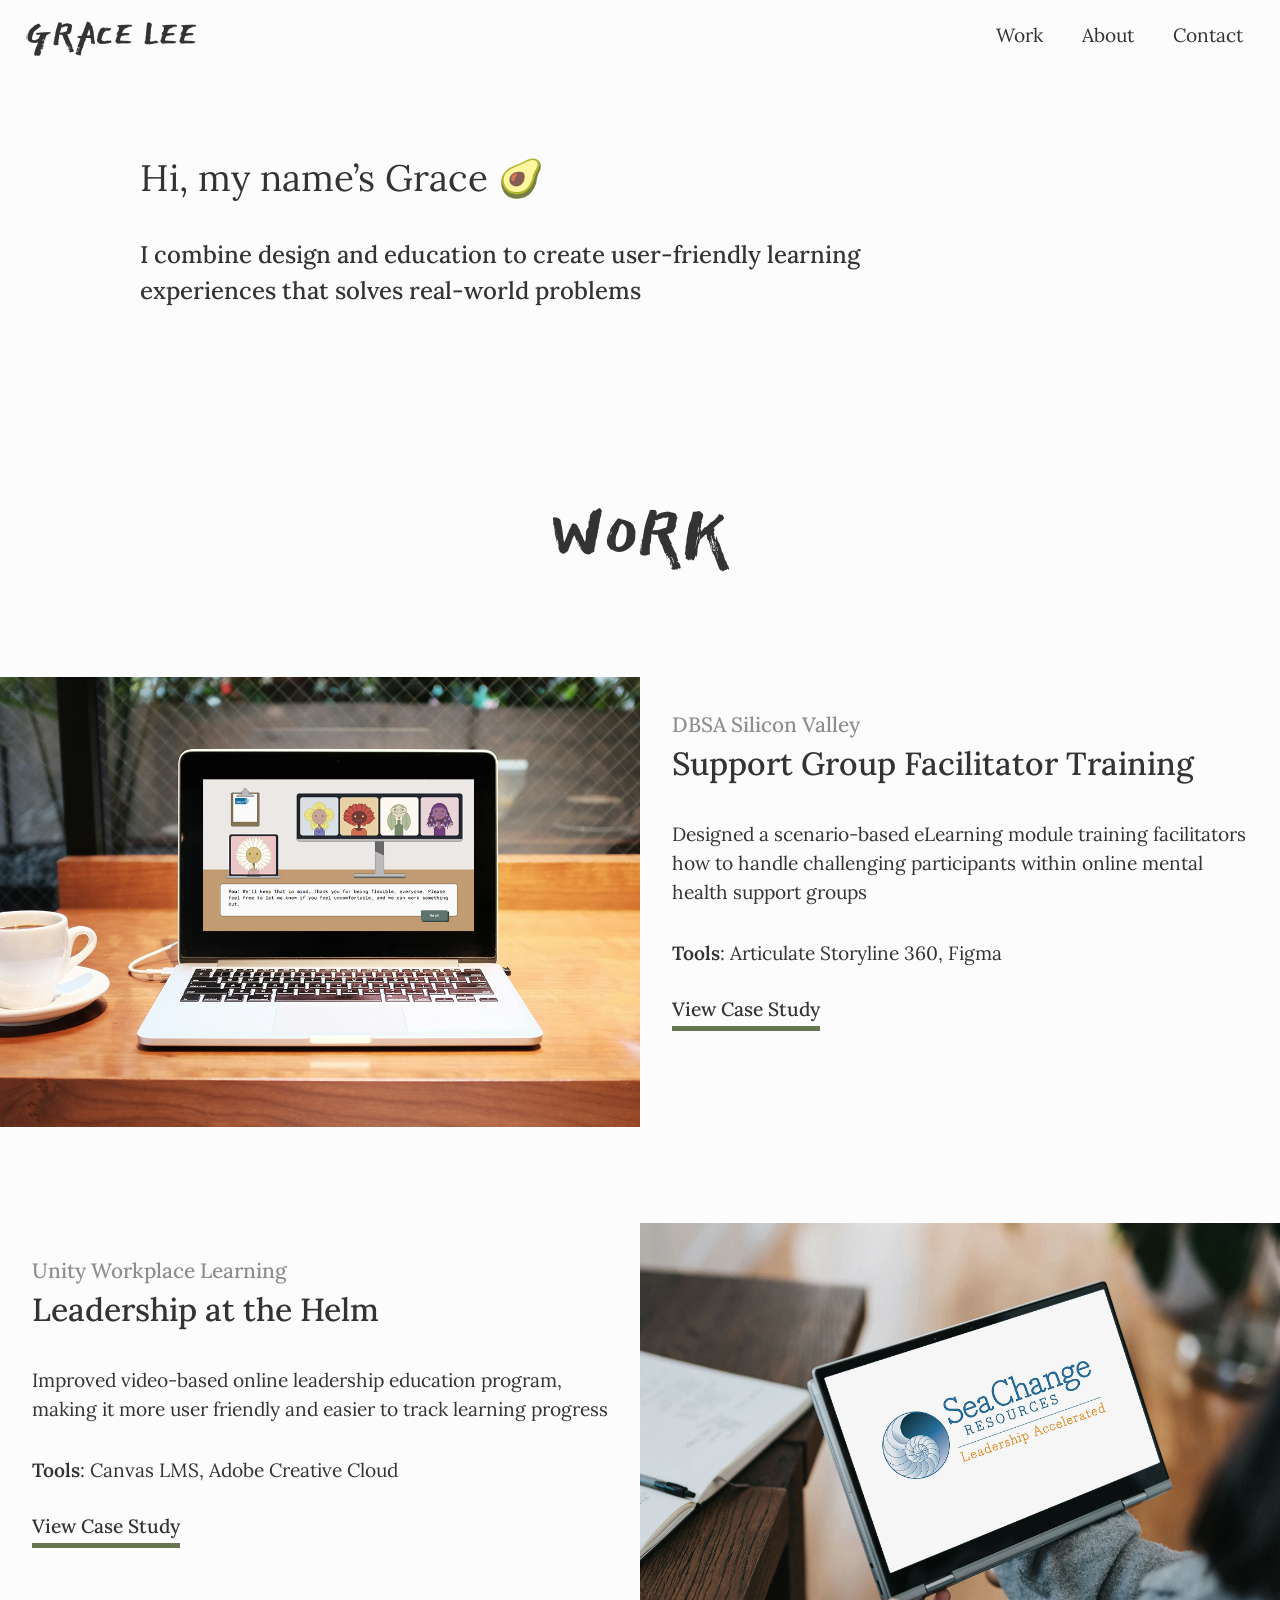
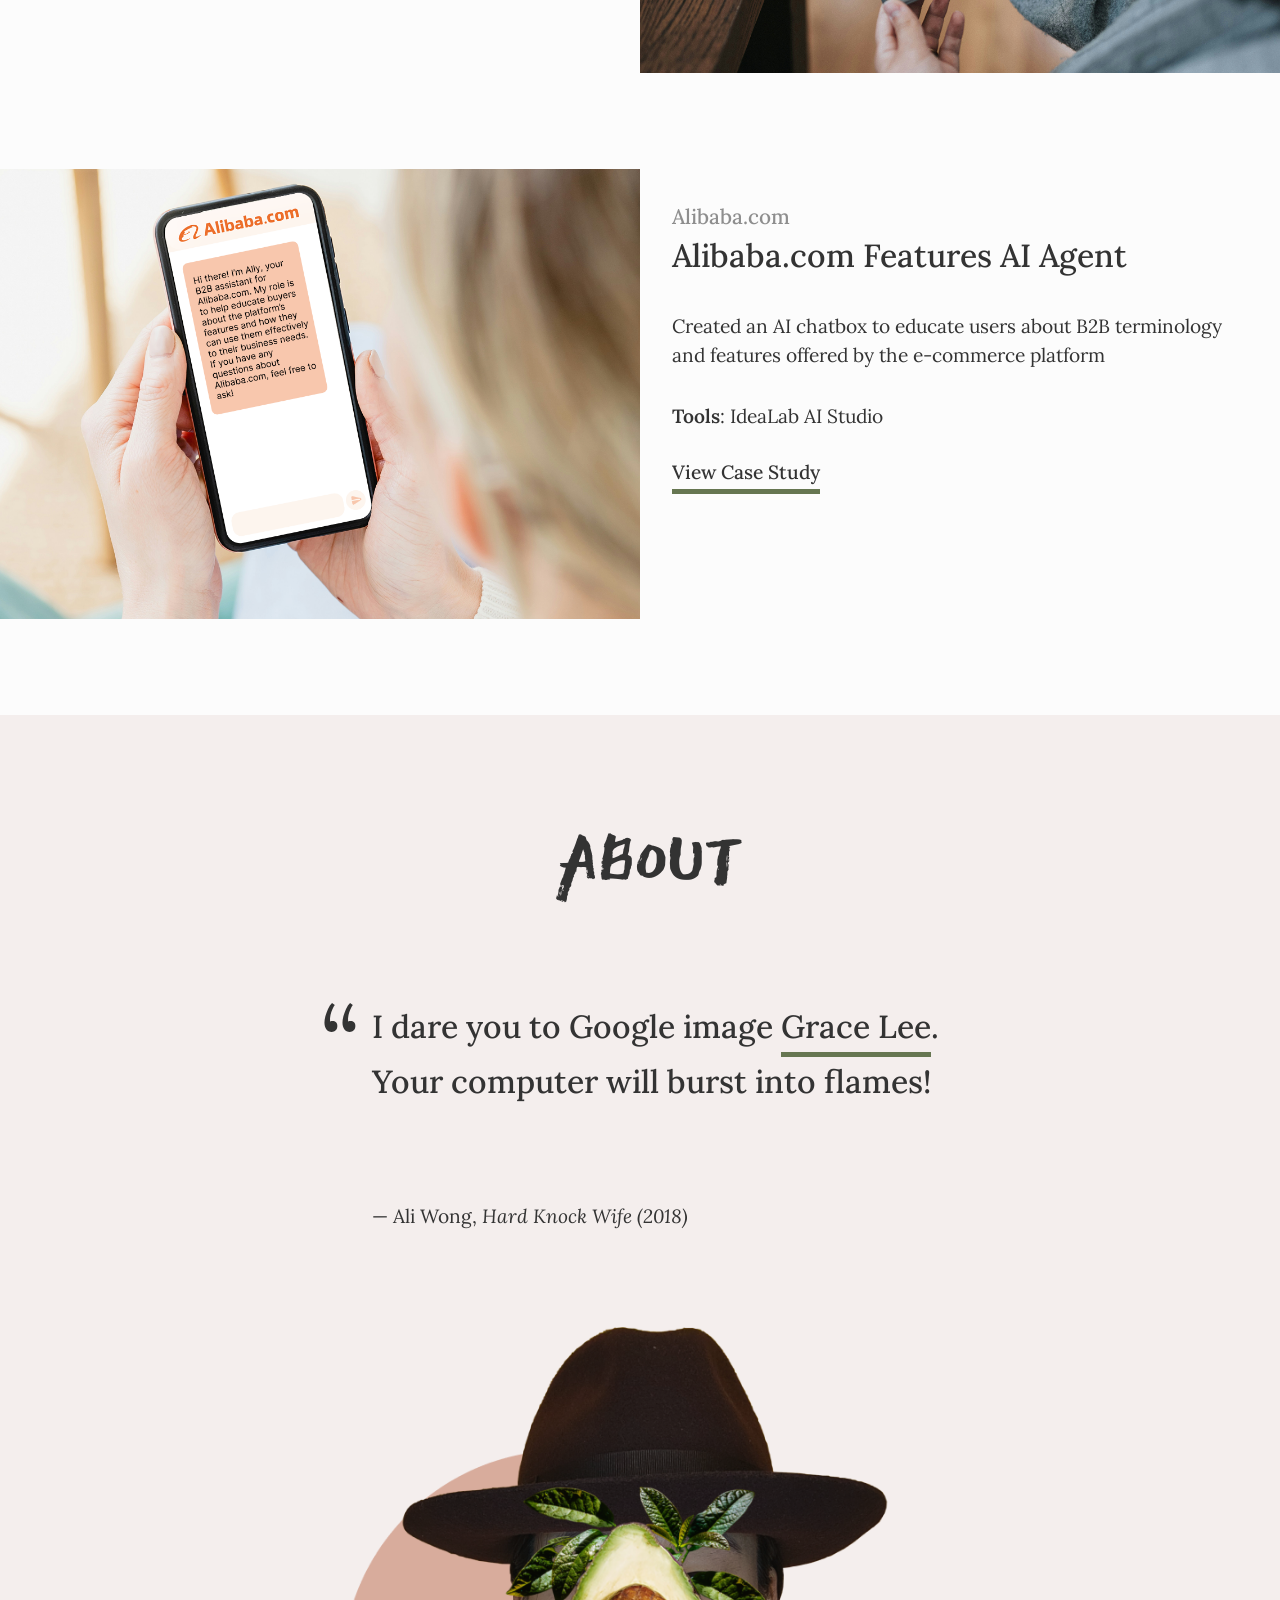
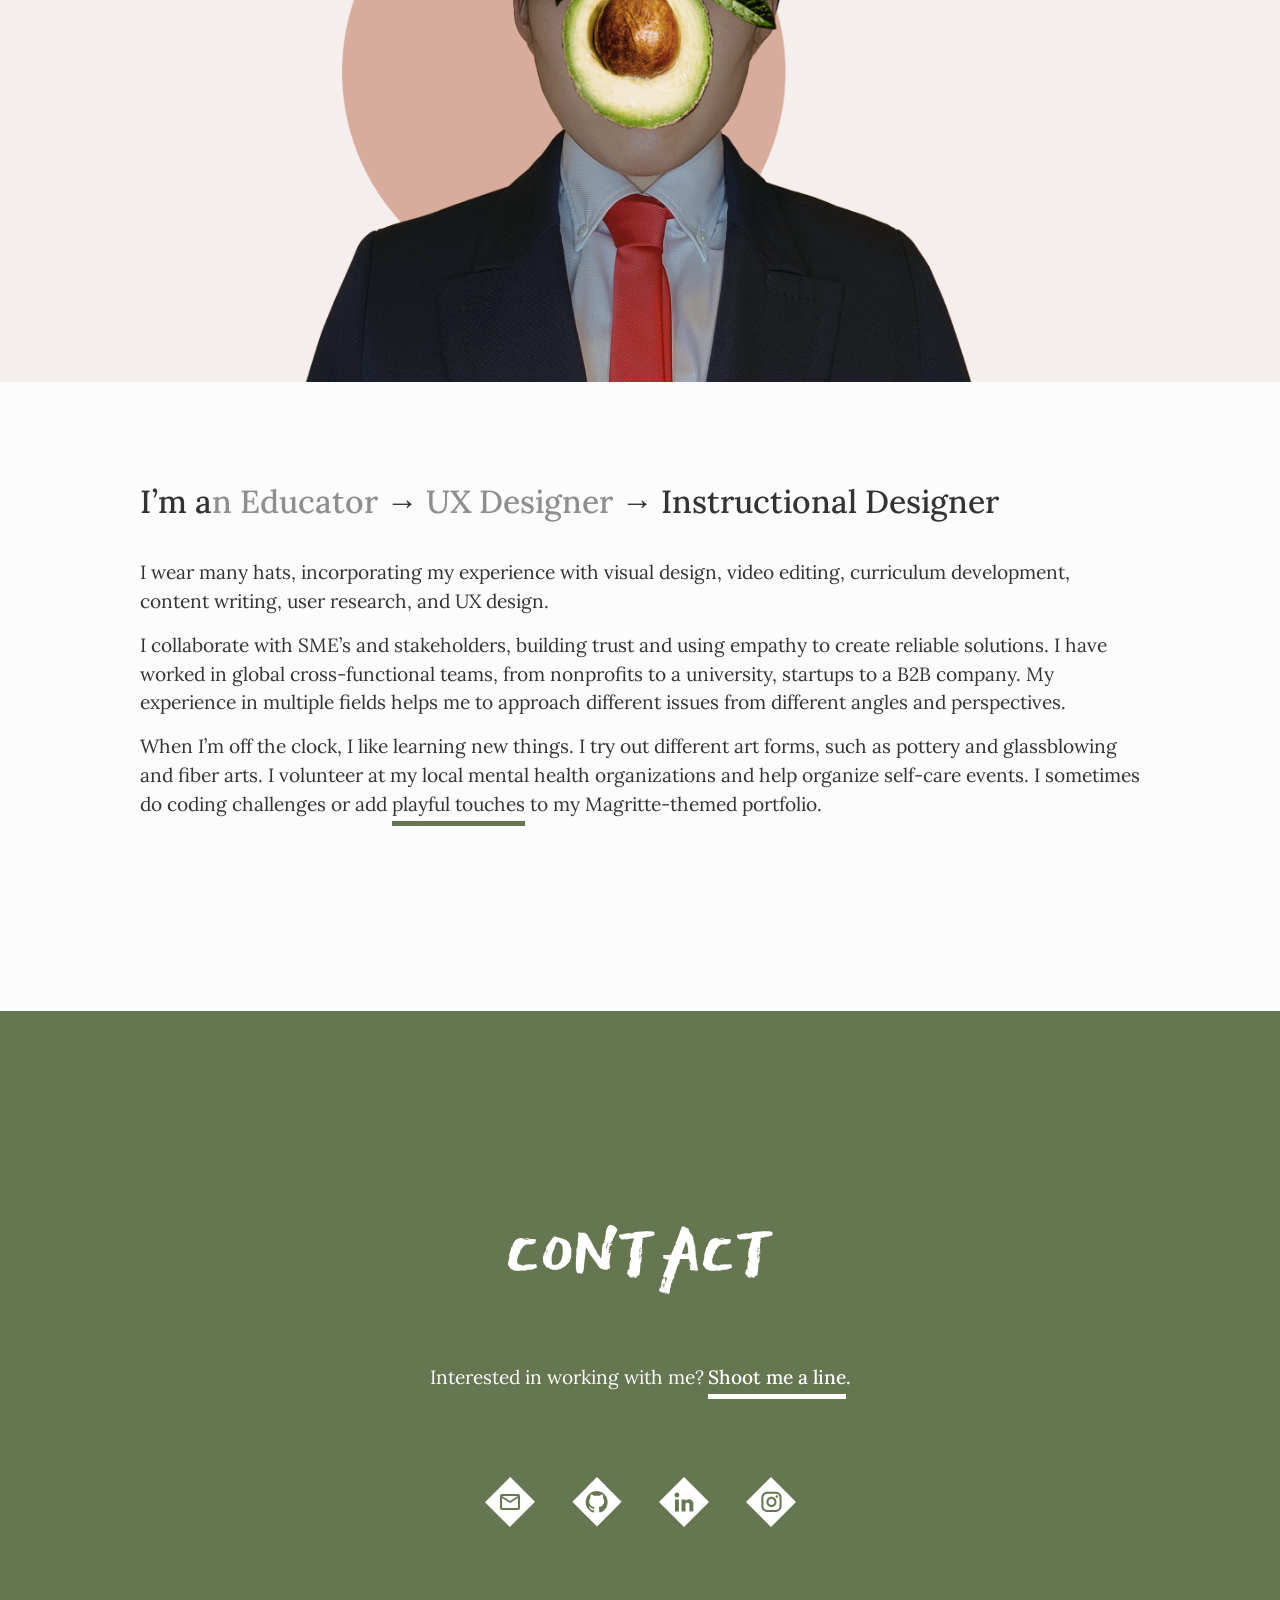
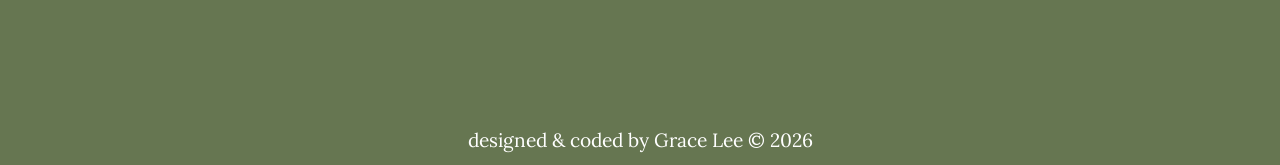
==== index.html @ ec1265c2 "first commit" ====
<!DOCTYPE html>
<html lang="en" dir="ltr">

<head>
    <meta charset="utf-8">
    <meta name=viewport content="width=device-width, initial-scale=1, user-scalable=yes">
    <title>Grace Lee &#8212; Portfolio</title>

    <!-- FAVICON -->
    <link rel="apple-touch-icon" sizes="180x180" href="img/favicon/apple-touch-icon.png">
    <link rel="icon" type="image/png" sizes="32x32" href="img/favicon/favicon-32x32.png">
    <link rel="icon" type="image/png" sizes="16x16" href="img/favicon/favicon-16x16.png">
    <link rel="manifest" href="/site.webmanifest">

    <!-- CSS FILES -->
    <link rel="stylesheet" href="css/normalize.css">
    <link rel="stylesheet" href="css/website.css">
    <link rel="stylesheet" href="css/style.css">
    <link rel="stylesheet" href="css/media.css">


    <!-- FONTS -->
    <link rel="preconnect" href="https://fonts.googleapis.com">
    <link rel="preconnect" href="https://fonts.gstatic.com" crossorigin>
    <link href="https://fonts.googleapis.com/css2?family=Lora:ital,wght@0,400..700;1,400..700&display=swap"
        rel="stylesheet">
    <link
        href="https://fonts.googleapis.com/css2?family=East+Sea+Dokdo&family=Lora:ital,wght@0,400..700;1,400..700&display=swap"
        rel="stylesheet">
</head>

<body>

    <!-- NAVIGATION -->
    <nav id="nav-bar" class="white-bg nav-padding nav-shadow">
        <div class="logo">
            <a href="./">
                <h1 class="logo-name">GRACE LEE</h1>
            </a>
        </div>
        <div class="toggle">
            <div class="hamburger" id="hamburger-1" onclick="toggleMenu()">
                <span class="line"></span>
                <span class="line"></span>
                <span class="line"></span>
            </div>
        </div>
        <div class="mobile-menu">
            <div id="backdrop" onclick="toggleMenu()"></div>
            <div class="menu">
                <ul>
                    <!-- <li><a href="./">Home</a></li> -->
                    <li><a onclick="closeMenu()" href="#work">Work</a>
                    </li>
                    <li><a onclick="closeMenu()" href="#about">About</a>
                    </li>
                    <li><a onclick="closeMenu()" href="#contact-me">Contact</a>
                    </li>
                </ul>
            </div>
        </div>
    </nav>

    <!-- HEADER -->
    <div class="header nav-spacing">
        <div class="width">
            <div class="part-width">
                <h2 class="small-spacing-bottom">Hi, my name’s Grace 
                    <span class="span-rotate">🥑</span></h2>
                <h4>I combine design and education to create user-friendly learning experiences that solves real-world
                    problems</h4>
            </div>
        </div>
    </div>

    <div class="scroll">

        <!-- WORK -->
        <div id="work">
            <h1 class="pad-heading center-text spacing">WORK</h1>

            <!-- portfolio featured projects -->
            <!-- DBSA -->
            <div class="flex">
                <!-- <img class="flex-img" src="img/projects/dbsa/dbsa-header.png" alt="image of Clearviction on a laptop"> -->
                <div class="project-img pic-bg header-dbsa" alt="image of the DBSA facilitator training course"></div>
                <div class="side-space project-text">
                    <div class="small-spacing">
                        <h5>DBSA Silicon Valley</h5>
                        <h3>Support Group Facilitator Training</h3>
                    </div>
                    <p>
                        Designed a scenario-based eLearning module training facilitators how to handle challenging
                        participants within online mental health support groups
                    </p>
                    <p class="small-spacing-top">
                        <strong>Tools</strong>: Articulate Storyline 360, Figma
                    </p>
                    <div class="btn btn-spacing-top">
                        <a href="p/dbsa.html" class="btn-green">View Case Study</a>
                    </div>
                </div>
            </div>

            <!-- seachange -->
            <div class="flex row-reverse spacing-top">
                <!-- <img class="flex-img" src="img/projects/seachange/seachange-header.png"
                    alt="replica of Seachange Resources leadership course"> -->
                <div class="project-img pic-bg header-seachange" alt="replica of Seachange Resources leadership course">
                </div>
                <div class="side-space project-text">
                    <div class="small-spacing">
                        <h5>Unity Workplace Learning</h5>
                        <h3>Leadership at the Helm</h3>
                    </div>
                    <p>
                        Improved video-based online leadership education program, making it
                        more user friendly and easier to track learning progress
                    </p>
                    <p class="small-spacing-top">
                        <strong>Tools</strong>: Canvas LMS, Adobe Creative Cloud
                    </p>
                    <div class="btn btn-spacing-top">
                        <a href="p/seachange.html" class="btn-green">View Case Study</a>
                    </div>
                </div>
            </div>

            <!-- alibaba -->
            <div class="flex spacing-top">
                <!-- <img class="flex-img" src="img/projects/alibaba/alibaba-header.png" alt="image of Seachange Resources"> -->
                <div class="project-img pic-bg header-alibaba" alt="replica of Alibaba.com Features AI Agent"></div>
                <div class="side-space project-text">
                    <div class="small-spacing">
                        <h5>Alibaba.com</h5>
                        <h3>Alibaba.com Features AI Agent</h3>
                    </div>
                    <p>
                        Created an AI chatbox to educate users about B2B terminology and features offered by
                        the e-commerce platform
                    </p>
                    <p class="small-spacing-top">
                        <strong>Tools</strong>: IdeaLab AI Studio
                    </p>
                    <div class="btn btn-spacing-top">
                        <a href="p/alibaba.html" class="btn-green">View Case Study</a>
                    </div>
                </div>
            </div>

            <!-- ABOUT -->
            <div class="spacing" id="about">
                <div class="accent-bg">
                    <div class="flex flex-center flex-about">
                        <!-- picture -->
                        <img class="about-web" src="img/graceavocado-web.png"
                            alt="Image of GRACE LEE paying homage to Magritte's Son of Man but with an avocado over face instead of apple" />
                        <img class="about-mobile" src="img/graceavocado-mobile.png"
                            alt="Image of GRACE LEE paying homage to Magritte's Son of Man but with an avocado over face instead of apple" />

                        <!-- quote -->
                        <div class="about-text">
                            <h1 class="spacing">ABOUT</h1>
                            <div class="quote">
                                <img src="img/quote.svg" alt="Quotation marks">
                                <div class="right-space">
                                    <h3>I dare you to Google image
                                        <div class="btn btn-large">
                                            <!-- <a href="https://www.gracelee.net/#the.grace.lee.project" class="btn-green"
                                                target="_blank"> -->
                                            <a href="https://www.kanopy.com/en/product/grace-lee-project-0?frontend=kui"
                                                class="btn-green" target="_blank">
                                                Grace Lee</a>.
                                        </div>
                                        </br>Your computer will burst into flames!
                                    </h3>
                                    <p class="about-spacing">&#8212; Ali Wong, <span class="italics">Hard Knock Wife
                                            (2018)</span>
                                    </p>
                                </div>

                            </div>
                        </div>
                    </div>
                </div>

                <!-- biography -->
                <div class="width spacing">
                    <h3 class="small-spacing-bottom">I’m a<span class="span-grey">n</span>
                        <span class="span-grey">Educator</span> &#8594;
                        <span class="span-grey">UX Designer</span> &#8594; Instructional Designer
                    </h3>
                    <!-- <h4>
                        I come from a multidisciplinary background.
                    </h4> -->
                    <p>
                        <!-- <strong>What I do</strong>. -->
                        I wear many hats, incorporating my experience with visual design, video editing, curriculum
                        development, content writing, user research, and UX design.
                    </p>
                    <p class="text-padding-top">
                        <!-- After getting my master’s in Learning Science Technology, I got a certificate in UX Design to
                        become an Instructional Designer. -->
                        I collaborate with SME’s and stakeholders, building trust and using
                        empathy to create reliable solutions. I have worked in global cross-functional teams, from
                        nonprofits to a university, startups to a B2B company. My experience in multiple
                        fields helps me to approach different issues from different angles and perspectives.
                    </p>
                    <p class="text-padding-top">
                        When I’m off the clock, I like learning new things. I try out different art
                        forms, such as pottery and glassblowing and fiber arts. I volunteer at my local mental health
                        organizations and help organize self-care events. I sometimes do coding
                        challenges or add
                        <a href="404.html" class="btn-green" target="_blank">playful touches</a>
                        to my Magritte-themed portfolio.
                    </p>
                </div>
            </div>

            <!-- FOOTER -->
            <div class="dark-bg spacing white-text center-text">
                <div class="spacing" id="contact-me">
                    <h1>CONTACT</h1>
                    <div class="mid-spacing footer">
                        <p>Interested in working with me?</p>
                        <div class="btn">
                            <a href="mailto:gracelee.ux@gmail.com" target="_blank" class="btn-white">Shoot me a
                                line</a>.
                        </div>
                    </div>

                    <ul class="contact">
                        <li>
                            <a href="mailto:gracelee.ux@gmail.com" target="_blank">
                                <img src="img/contact/email.svg" width="50px" alt="email icon">
                            </a>
                        </li>
                        <!-- <li>
                        <a href="https://dribbble.com/graceavocado" target="_blank">
                        <img src="images/contact/dribbble.svg" width="50px" alt="dribbble icon">
                        </a>
                    </li> -->
                        <li>
                            <a href="https://github.com/grle" target="_blank">
                                <img src="img/contact/github.svg" width="50px" alt="github icon">
                            </a>
                        </li>
                        <li>
                            <a href="https://www.linkedin.com/in/graceleeln/" target="_blank">
                                <img src="img/contact/linkedin.svg" width="50px" alt="linkedin icon">
                            </a>
                        </li>
                        <li>
                            <a href="https://www.instagram.com/sun_of_man.jpg/" target="_blank">
                                <img src="img/contact/instagram.svg" width="50px" alt="instagram icon">
                            </a>
                        </li>
                    </ul>
                </div>
            </div>

        </div>

        <footer class="dark-bg center-text white-text">
            <p>designed & coded by Grace Lee &#169; 2026</p>
        </footer>

        <!-- javascript -->
        <script src="js/script.js" charset="utf-8"></script>

        <!-- Global site tag (gtag.js) - Google Analytics -->
        <script async src="https://www.googletagmanager.com/gtag/js?id=UA-126022629-1"></script>
        <script>
            window.dataLayer = window.dataLayer || [];
            function gtag() { dataLayer.push(arguments); }
            gtag('js', new Date());

            gtag('config', 'UA-126022629-1');
        </script>
</body>

</html>
---- css/website.css ----
/* NAVBAR */
.toggle {
    display: none;
}

.logo-name {
    font-size: 3rem;
}

/* .logo-name:hover {
    color: var(--green);
    transition: 0.3s;
} */

.menu {
    margin: 4px 20px;
}

.menu a:hover {
    color: var(--green);
    transition: 0.3s;
}

.menu li {
    display: inline-block;
    padding: 17px;
}

.mobile-menu {
    position: fixed;
    top: 0;
    right: 0;
    z-index: 2;
}

.logo {
    height: 50px;
    padding-left: 15px;
}

.nav-padding {
    padding: 10px;
}

/* dropdown */

/* HAMBURGER */
.toggle {
    padding-top: 6px;
}

.hamburger .line {
    width: 50px;
    height: 2px;
    background-color: var(--text-color);
    display: block;
    margin: 8px auto;
    -webkit-transition: all 0.3s ease-in-out;
    -o-transition: all 0.3s ease-in-out;
    transition: all 0.3s ease-in-out;
}

.hamburger:hover {
    cursor: pointer;
}

#hamburger-1.is-active .line:nth-child(2) {
    opacity: 0;
}

#hamburger-1.is-active .line:nth-child(1) {
    -webkit-transform: translateY(13px) rotate(45deg);
    -ms-transform: translateY(13px) rotate(45deg);
    -o-transform: translateY(13px) rotate(45deg);
    transform: translateY(13px) rotate(45deg);
}

#hamburger-1.is-active .line:nth-child(3) {
    -webkit-transform: translateY(-13px) rotate(-45deg);
    -ms-transform: translateY(-13px) rotate(-45deg);
    -o-transform: translateY(-13px) rotate(-45deg);
    transform: translateY(-13px) rotate(-45deg);
    /* x alignment */
    margin-top: 13.75px;
}

/* SCROLL */
.scroll {
    /* overflow-y: scroll; */
    scroll-behavior: smooth;
}

#work {
    /* overflow: hidden; */
    max-width: 2000px;
    margin: auto;
}

/* PROJECT BACKGROUND */
.project-img {
    height: 450px;
    width: 50%;
    overflow: visible;
    /* background-color: green; */
}

.project-text {
    width: 50%;
}

/* PICTURE BACKGROUND */
.pic-bg {
    background-position: center;
    background-repeat: no-repeat;
    background-size: cover;
    position: relative;
}

.pg-break {
    height: 20rem;
}

/* HEADER */
.header {
    padding: 5rem 0rem;
    display: flex;
    justify-content: center;
}

.subheader-info {
    font-weight: 100;
}

.header-project {
    padding: 5rem 0rem 0rem 0rem;
}

.header-project-bg {
    background-repeat: no-repeat;
    background-position: center;
    background-size: cover;
    padding: 20rem 0rem;
}

.header-seachange {
    background-image: url("../img/projects/seachange/seachange-header.png");
    background-position: right;
}

.header-alibaba {
    background-image: url("../img/projects/alibaba/alibaba-header.png");
    background-position: top;
}

.header-dbsa {
    background-image: url("../img/projects/dbsa/dbsa-header.png");
    background-position: top;
}

.header-fixed {
    background-attachment: fixed;
}

/* SPAN */
.span-grey {
    color: var(--dark);
}

.span-x {
    color: var(--dark);
    text-decoration: line-through;
}

.italics {
    font-style: italic;
}

/* .span-rotate {
    transition:.5s ease-in-out;
}

.span-rotate:hover {
    rotate: 45deg;
} */

/* GRID */
.grid {
    display: grid;
    grid-template-columns: 1fr 1fr;
}

.grid-img {
    width: 90%;
    max-width: 1000px;
    margin: 0 auto;
}

.personality-profile-grid {
    padding: var(--padding);
    display: grid;
    grid-template-columns: 1fr 1fr 1fr 1fr;
    column-gap: var(--padding);
}

.personality-profile {
    background-color: var(--grey);
    padding: var(--padding);
}

.personality-profile img {
    width: 100%;
    /* width: 150px; */
}

.personality-profile h4 {
    padding-top: var(--padding);
    font-size: 1.3em;
}

.personality-profile p {
    font-size: 1em;
}

/* FLEX */
.flex {
    display: flex;
}

.flex-img {
    width: 50%;
}

.flex-blurb {
    width: 50%;
}

.flex-text {
    padding-top: var(--small-space);
}

.flex-center {
    justify-content: center;
}

.row-reverse {
    flex-direction: row-reverse;
}

/* FLEX IMAGES */

.seachange-card {
    width: 300px;
}

/* ABOUT */
.about-mobile {
    display: none;
}

.about-spacing {
    padding: var(--space) 0rem;
}

.quote {
    align-items: flex-start;
    display: flex;
    flex-direction: row;
}

.quote img {
    width: 2rem;
    margin-right: 1rem;
}

/* 404 */
.img-404 {
    max-width: 550px;
    width: 100%;
}

/* HR */
hr {
    color: var(--grey);
    margin: 5px 25px;
}

.team {
    max-width: 500px;
}

/* PROJECT */
.text-ul {
    list-style-type: square;
    margin-left: var(--small-space);
}

.part-width {
    width: 75%;
}

.img-block {
    display: block;
}

.text-padding-top {
    padding-top: var(--padding);
}

/* IFRAME */
.iframe-proj {
    width: 100%;
    min-height: 650px;
}


/* CONTACT */
.contact {
    text-align: center;
    margin-bottom: 0;
}

.contact li {
    display: inline-block;
    padding: 0;
    margin-left: 1rem;
    margin-right: 1rem;
}

.icon:hover {
    fill: black;
    color: black;
    transition: 0.3s;
}

/* BUTTON */
.btn {
    display: inline-block;
    cursor: pointer;
    font-size: 1.2rem;
    font-weight: 500;
    height: 45px;
}

.btn-green {
    border-bottom: 5px solid var(--green);
    padding: 5px 0;
}

.btn-green:hover {
    border-bottom: 10px solid var(--green);
    transition: 0.3s;
}

.btn-white {
    border-bottom: 5px solid white;
    padding: 5px 0;
    color: white;
}

.btn-white:hover {
    border-bottom: 10px solid white;
    transition: 0.3s;
    padding-top: 10px;
}

.btn-header {
    /* same as h4 */
    font-size: 1.5rem;
    color: var(--dark);
}

.btn-header:hover {
    color: var(--text-color);
    transition: 0.3s;
}

.btn-large {
    /* same as h3 */
    font-size: 2rem;
    height: 55px;
}

.btn-spacing-top {
    margin-top: var(--space);
}

/* FOOTER */
.contact img:hover {
    opacity: 0.75;
    transition: 0.3s;
}

.footer p {
    display: inline-block;
}
---- css/style.css ----
/**************ROOTS */
:root {
  /* COLORS */
  --accent: #F4EEED;
  --green: #667651;
  --grey: #F2F2F2;
  --dark: #8E8E8E;
  --bg: #FCFCFC;
  --text-color: #333333;
  /* SPACING */
  --padding: 15px;
  --space: 6rem;
  --mid-space: 4rem;
  --small-space: 2rem;
  --nav: 70px;
}

/**************MAIN */
* {
  box-sizing: border-box;
}

*, html {
  scroll-behavior: smooth !important;
}

html {
  background-color: var(--bg);
  color: var(--text-color);
  margin: 0;
  min-height: 100%;
}

h1 {
  font-family: 'East Sea Dokdo', sans-serif;
}

h2,
h3,
h4,
h5 {
  font-family: 'Lora', serif;
  line-height: 1.5;
}

h1 {
  font-size: 6rem;
}

h2 {
  font-size: 2.3rem;
}

h3 {
  font-size: 2rem;
  font-weight: 500;
}

h4 {
  font-size: 1.5rem;
  font-weight: 500;
}

h5 {
  font-size: 1.3rem;
  font-weight: 500;
  color: var(--dark);
}

h6 {
  font-family: 'Pacifico', cursive;
  font-size: 2.5rem;
}

p, ul {
  font-size: 1.2rem;
  line-height: 1.5;
}

strong {
  font-weight: 600;
}

body {
  margin: 0;
  font-family: 'Lora', sans-serif;
}

a {
  text-decoration: none;
  color: var(--text-color);
}

button {
  font-family: 'Lora', sans-serif;
  font-size: 1rem;
  background: none;
}

nav {
  display: flex;
  justify-content: space-between;
  font-size: 1.3rem;
  width: 100%;
  position: fixed;
  top: 0;
  z-index: 1;
}

footer {
  /* display: flex;
  justify-content: space-between;
  flex-direction: row-reverse; */
  padding-bottom: 10px;
}

footer a:hover {
  color: white;
  transition: 0.3s;
}

/**************CLASS */
/* COLOR */
.grey-bg {
  background-color: var(--grey);
}

.dark-bg {
  background-color: var(--green);
}

.white-bg {
  background-color: var(--bg);
}

.accent-bg {
  background-color: var(--accent);
}

.white-text {
  color: white;
}

/* DIV BOX */
.shadow-box {
  box-shadow: 0px 5px 10px 1px gray;
}

.center-block {
  margin: auto;
}

/* TEXT */
.center-text {
  text-align: center;
}

.shadow-text {
  text-shadow: 4px 4px 20px black;
}

.all-caps {
  text-transform: uppercase;
}

.white-text {
  color: white;
}

/* SPACE */
.padding {
  padding: var(--padding);
}

.spacing {
  padding: var(--space) 0rem;
}

.spacing-all {
  padding: var(--space);
}

.spacing-top {
  padding-top: var(--space);
}

.spacing-bottom {
  padding-bottom: var(--space);
}

.mid-spacing {
  padding: var(--mid-space) 0rem;
}

.small-spacing {
  padding: var(--small-space) 0rem;
}

.small-spacing-top {
  padding-top: var(--small-space);
}

.small-spacing-bottom {
  padding-bottom: var(--small-space);
}

.left-space {
  padding-left: var(--small-space);
}

.right-space {
  padding-right: var(--small-space);
}

.side-space {
  padding-left: var(--small-space);
  padding-right: var(--small-space);
}

.nav-spacing {
  margin-top: var(--nav);
}

/* WIDTH */
.width {
  max-width: 1000px;
  width: 90%;
  margin: auto;
}
---- css/media.css ----
@media (max-width: 1293px) {
    .btn-spacing-top {
        margin-top: var(--small-space);
    }

    .about-web {
        display: none;
    }

    .about-mobile {
        display: block;
        width: 55%;
        margin: auto;
        /* margin: var(--space) auto 0rem auto; */
    }

    .about-text {
        width: 645pxpx;
        margin: auto;
        padding-left: var(--padding);
    }

    .about-text h1 {
        text-align: center;
    }

    .flex-about {
        flex-direction: column;
        flex-direction: column-reverse;
    }

}

@media (max-width: 1100px) {

    #backdrop {
        /* display: none; */
        background-color: black;
        position: fixed;
        /* margin-top: -10px; */
        width: 100%;
        height: 100%;
        z-index: 0;
        opacity: .3;
        left: 0;
        transition: .3s;
    }

    .toggle {
        display: block;
        padding-right: 15px;
    }

    .mobile-menu {
        display: none;
        background-color: var(--dark);
        height: 100%;
        width: 80%;
        max-width: 300px;
        margin-top: var(--nav);
        z-index: 1;
    }

    .menu {
        position: fixed;
        z-index: 5;
        background-color: var(--bg);
        height: 100%;
        width: 80%;
        max-width: 300px;
        margin: 0;
        padding-left: 10px;
    }

    .menu li {
        display: block;
        margin-left: 25px;
    }

    .dropdown-content {
        display: block;
        position: relative;
        margin-left: 10px;
        margin-bottom: -10px;
        /* margin-top: 0px; */
        /* z-index: 0; */
    }

    .dropdown-content a {
        color: var(--bg);
        padding: 10px;
    }

    .project-img {
        width: 100%;
    }

    .outline {
        display: inline-block;
        padding: 0px;
        margin-top: 10px;
        margin-left: 25px;
    }

    .outline li {
        margin-left: 0;
    }

    .visibility {
        display: block;
    }

    /* OTHER */

    .header {
        padding: 5rem 2rem;
        z-index: 0;
    }

    .header-project-bg {
        padding: 15rem 0rem;
    }

    .flex {
        flex-direction: column;
    }

    .flex-about {
        flex-direction: column-reverse;
    }

    .about-spacing {
        padding: var(--mid-space) 0rem;
    }

    .seachange-card {
        margin-top: var(--small-space);
        width: 100%;
    }

    .project-text {
        width: 100%;
    }

    .coppa-img {
        padding-bottom: var(--small-space);
    }

    .flex-text {
        padding-top: 0;
    }

    .grid {
        grid-template-columns: 1fr;
    }

    hr {
        margin: 25px 0px;
    }

    .team {
        max-width: 1000px;
    }

    .left-space {
        padding-left: 0;
    }

    .part-width {
        width: 100%;
    }

    .personality-profile img {
        margin-right: var(--small-space);
    }
}

@media (max-width: 800px) {

    .header-project-bg {
        padding: 10rem 0rem;
    }

    .header-fixed {
        background-attachment: scroll;
    }

    .about-mobile {
        width: 75%;
    }

    .personality-profile-grid {
        grid-template-columns: 1fr 1fr;
        row-gap: var(--padding);
        max-width: 600px;
    }

    .iframe-proj {
        min-height: 500px;
    }
}

@media (max-width: 450px) {

    .header-title {
        font-size: 4rem;
    }

    .about-mobile {
        width: 90%;
    }

    h2 {
        font-size: 2rem;
    }

    .iframe-proj {
        min-height: 300px;
    }

}
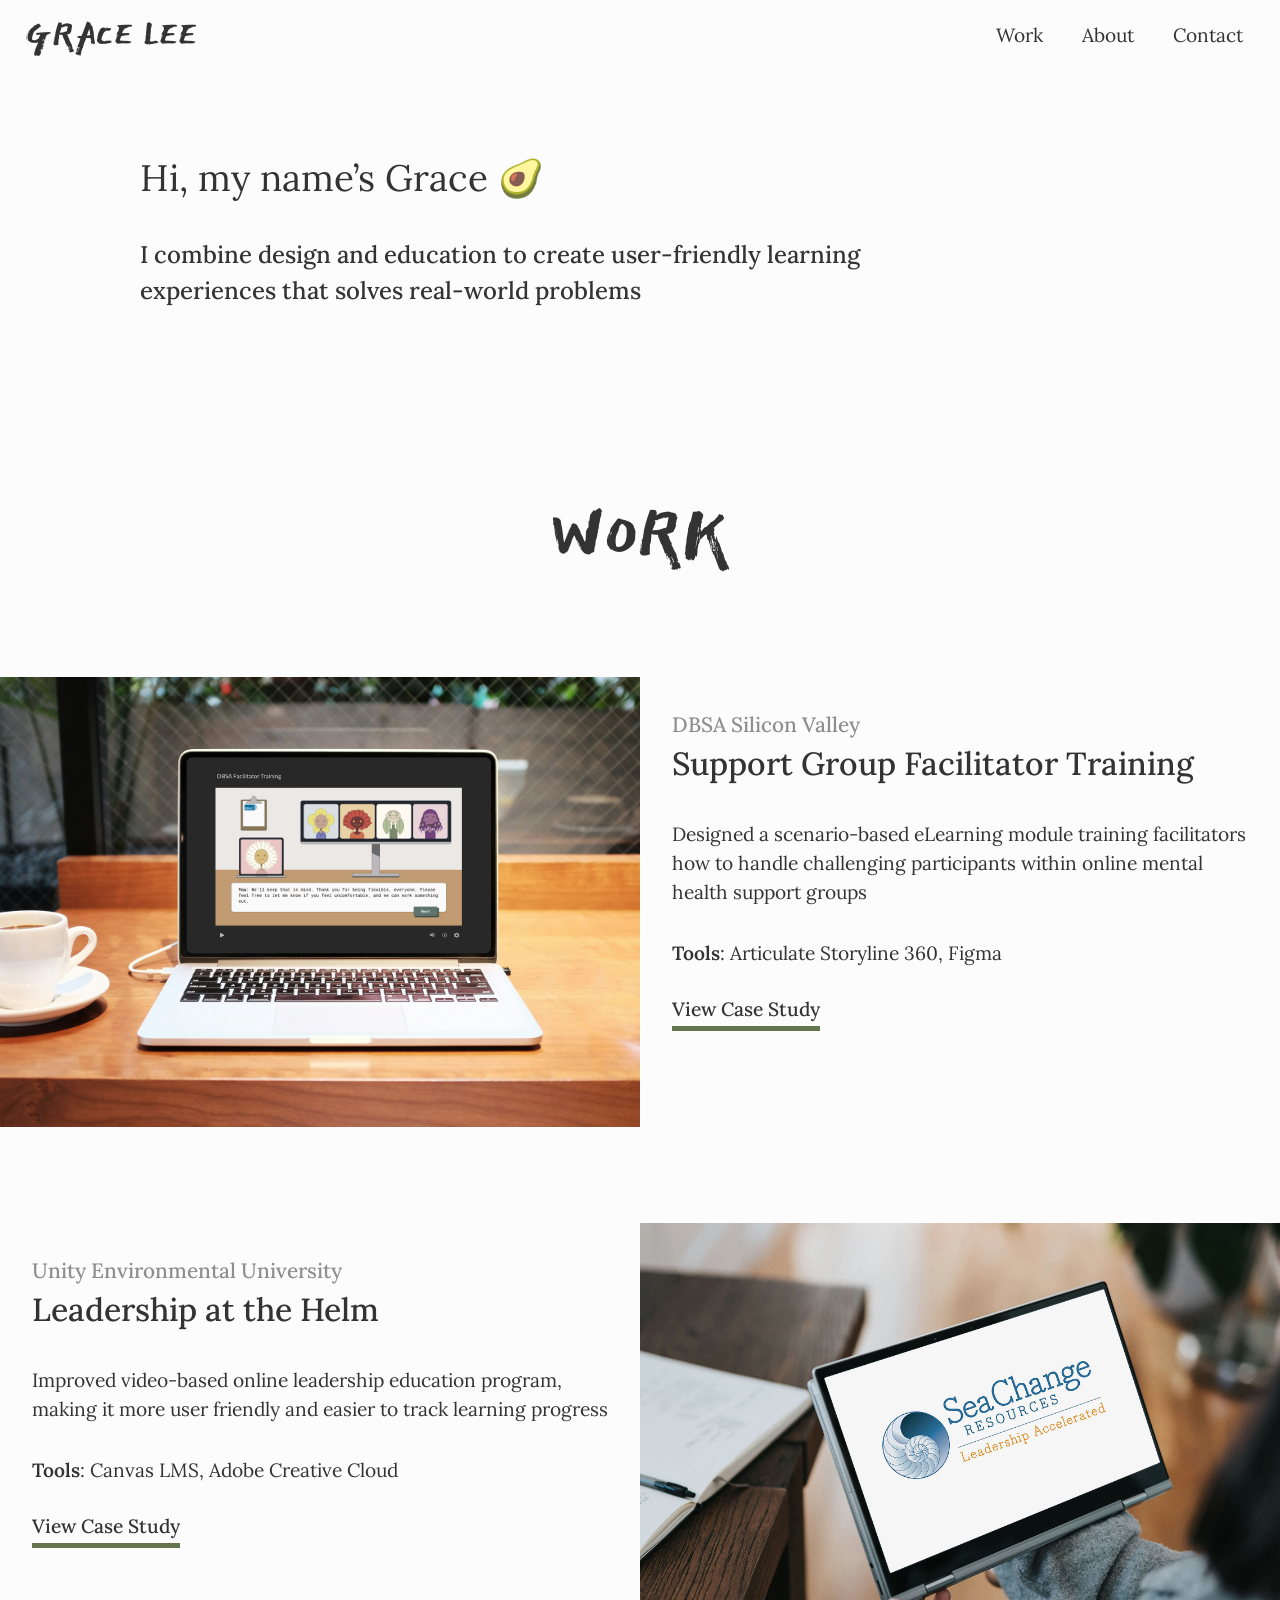
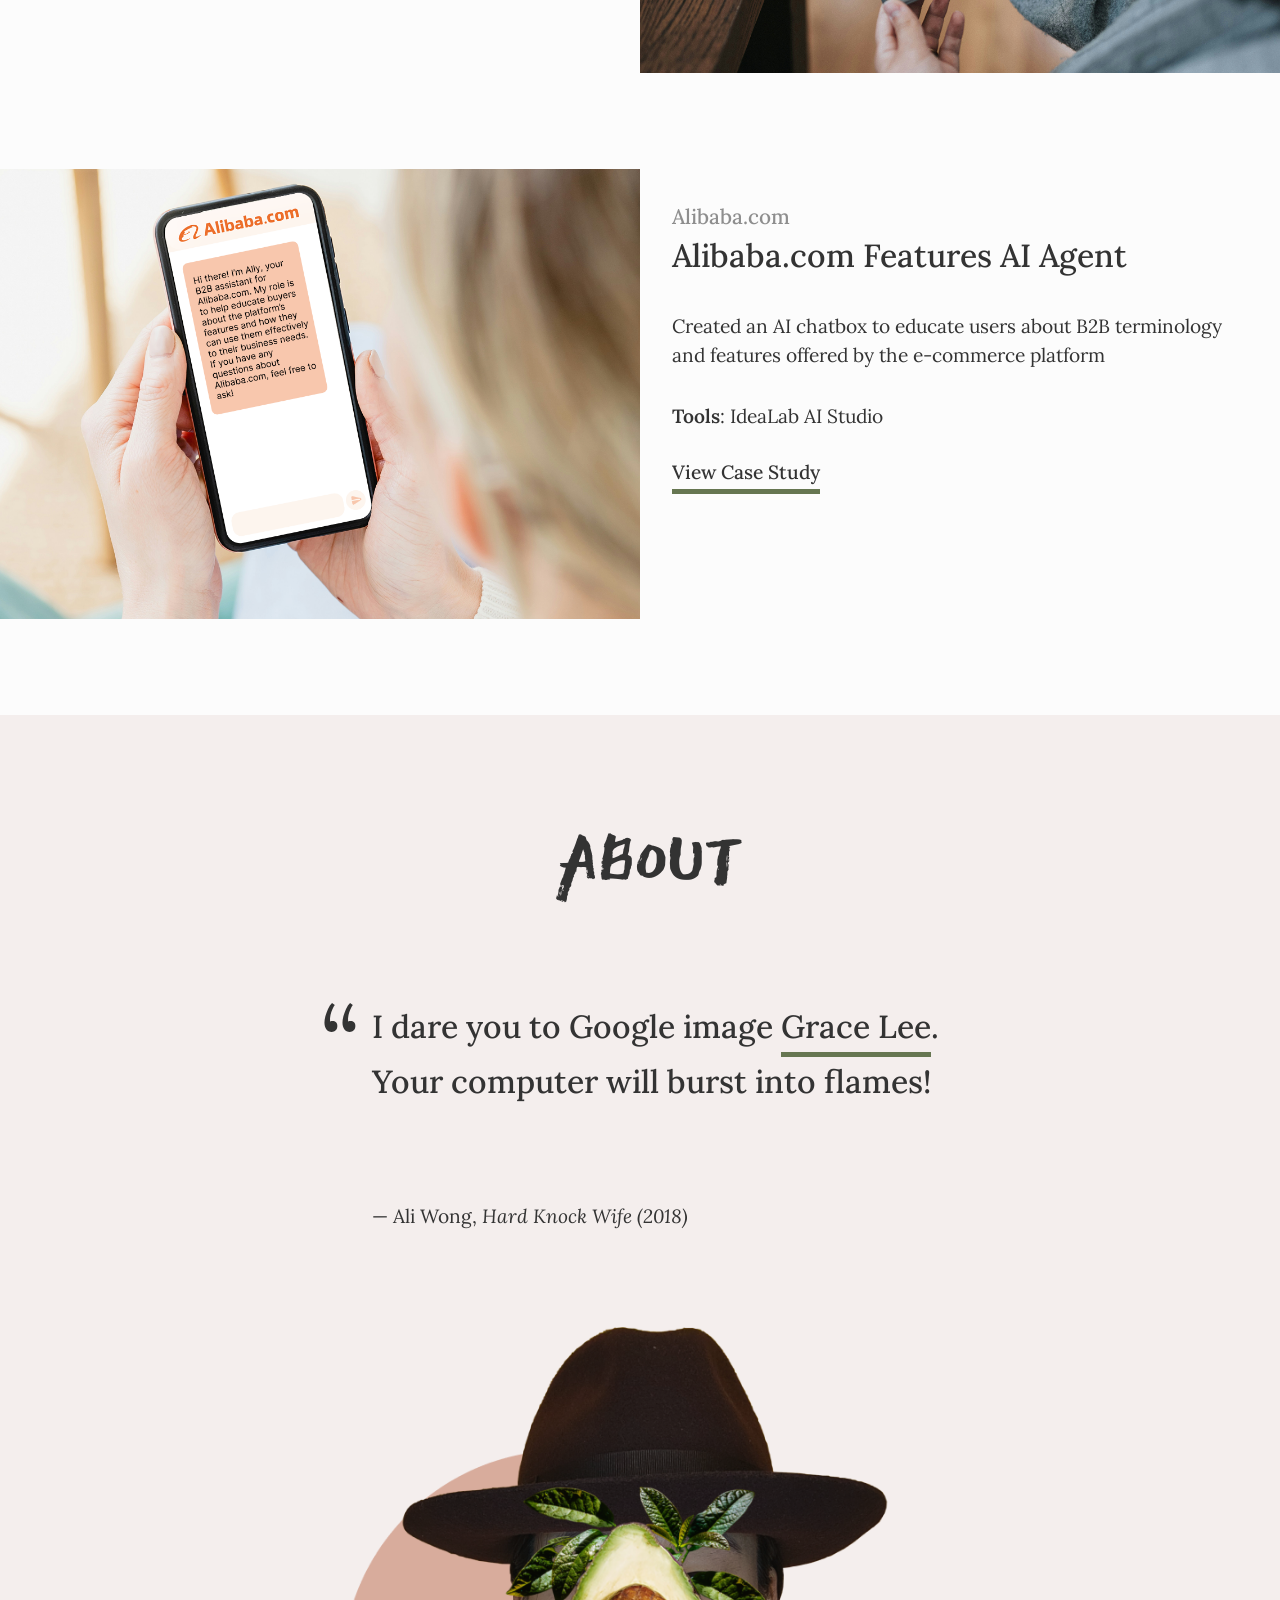
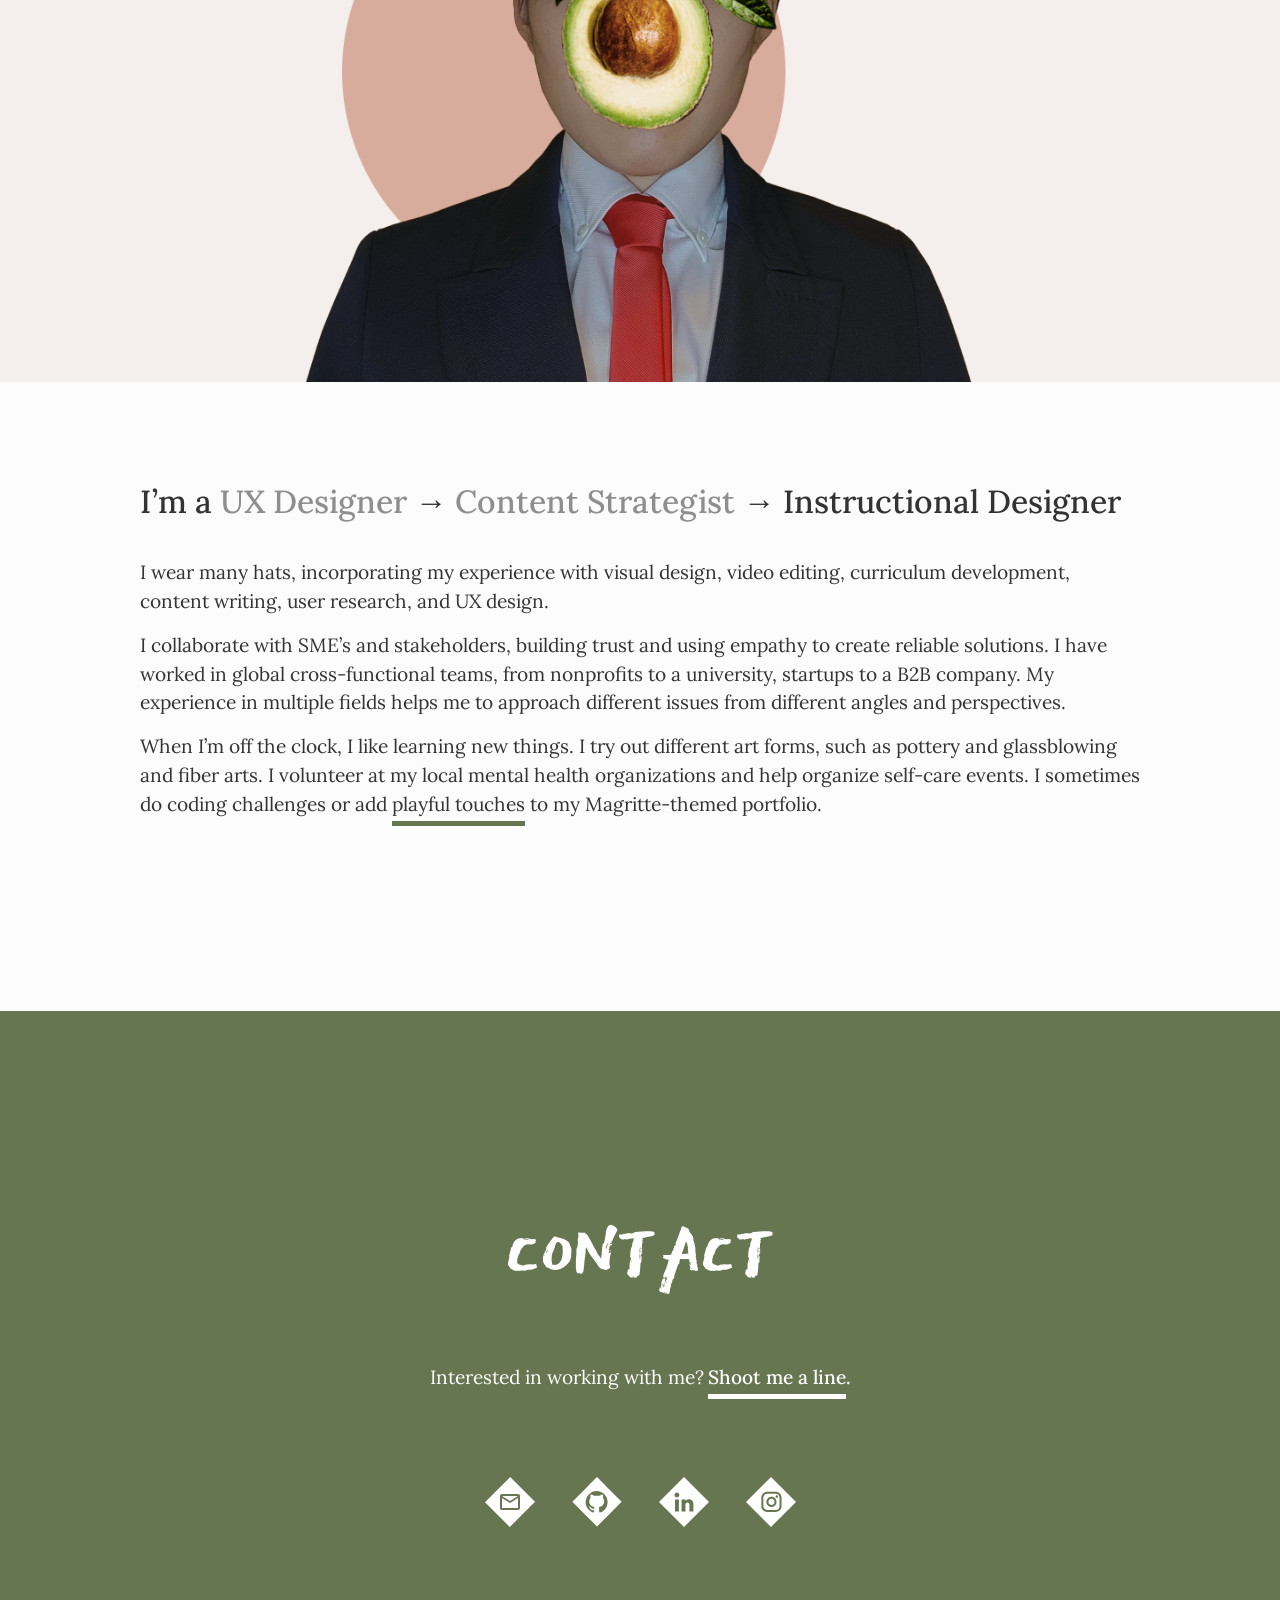
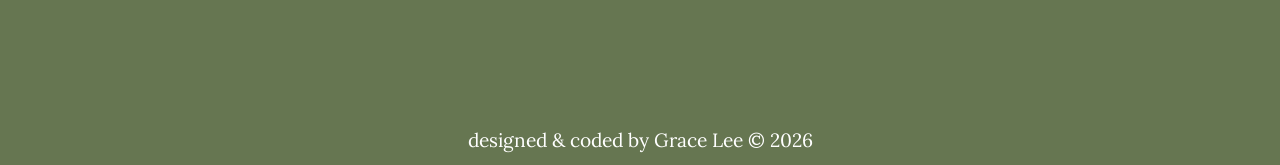
==== commit b8ff9d0d: "menu changes" ====
--- a/index.html
+++ b/index.html
@@ -110,7 +110,7 @@
                 </div>
                 <div class="side-space project-text">
                     <div class="small-spacing">
-                        <h5>Unity Workplace Learning</h5>
+                        <h5>Unity Environmental University</h5>
                         <h3>Leadership at the Helm</h3>
                     </div>
                     <p>
@@ -186,9 +186,9 @@
 
                 <!-- biography -->
                 <div class="width spacing">
-                    <h3 class="small-spacing-bottom">I’m a<span class="span-grey">n</span>
-                        <span class="span-grey">Educator</span> &#8594;
-                        <span class="span-grey">UX Designer</span> &#8594; Instructional Designer
+                    <h3 class="small-spacing-bottom">I’m a<span class="span-grey"></span>
+                        <span class="span-grey">UX Designer</span> &#8594;
+                        <span class="span-grey">Content Strategist</span> &#8594; Instructional Designer
                     </h3>
                     <!-- <h4>
                         I come from a multidisciplinary background.
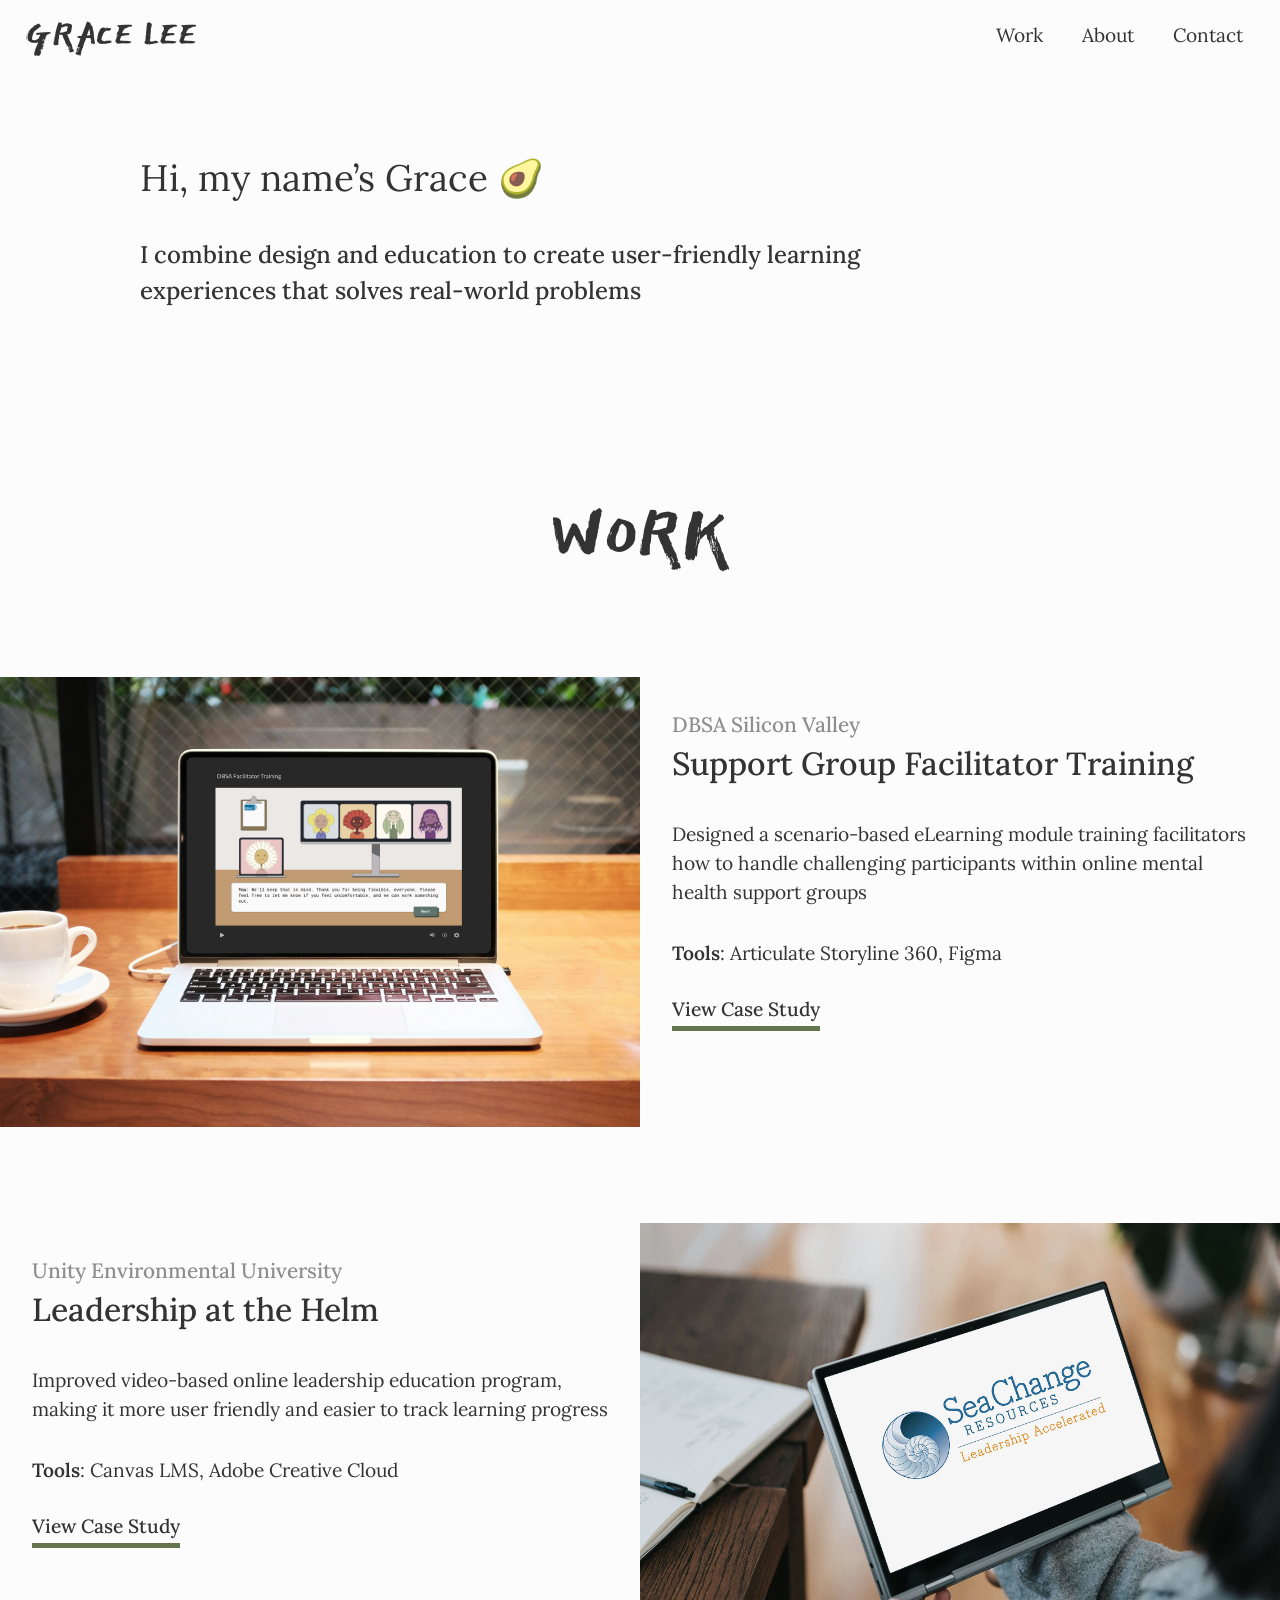
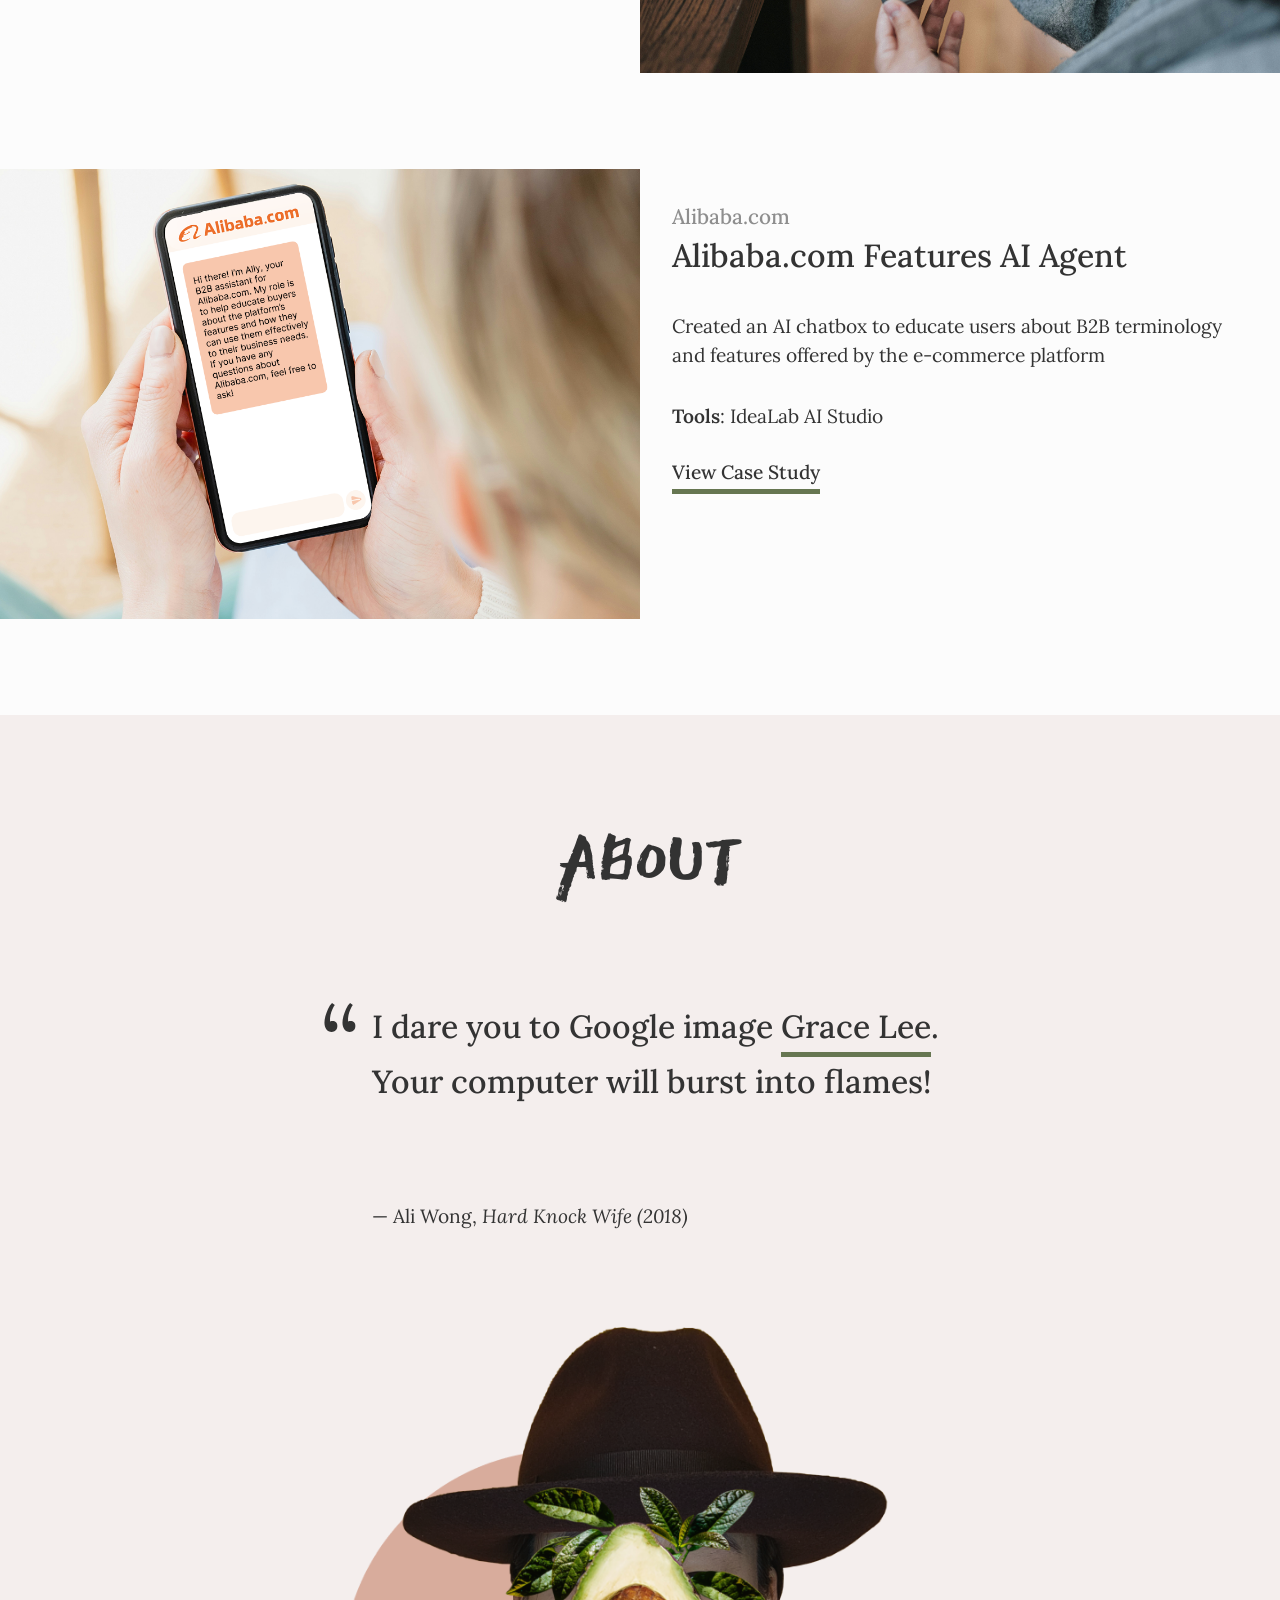
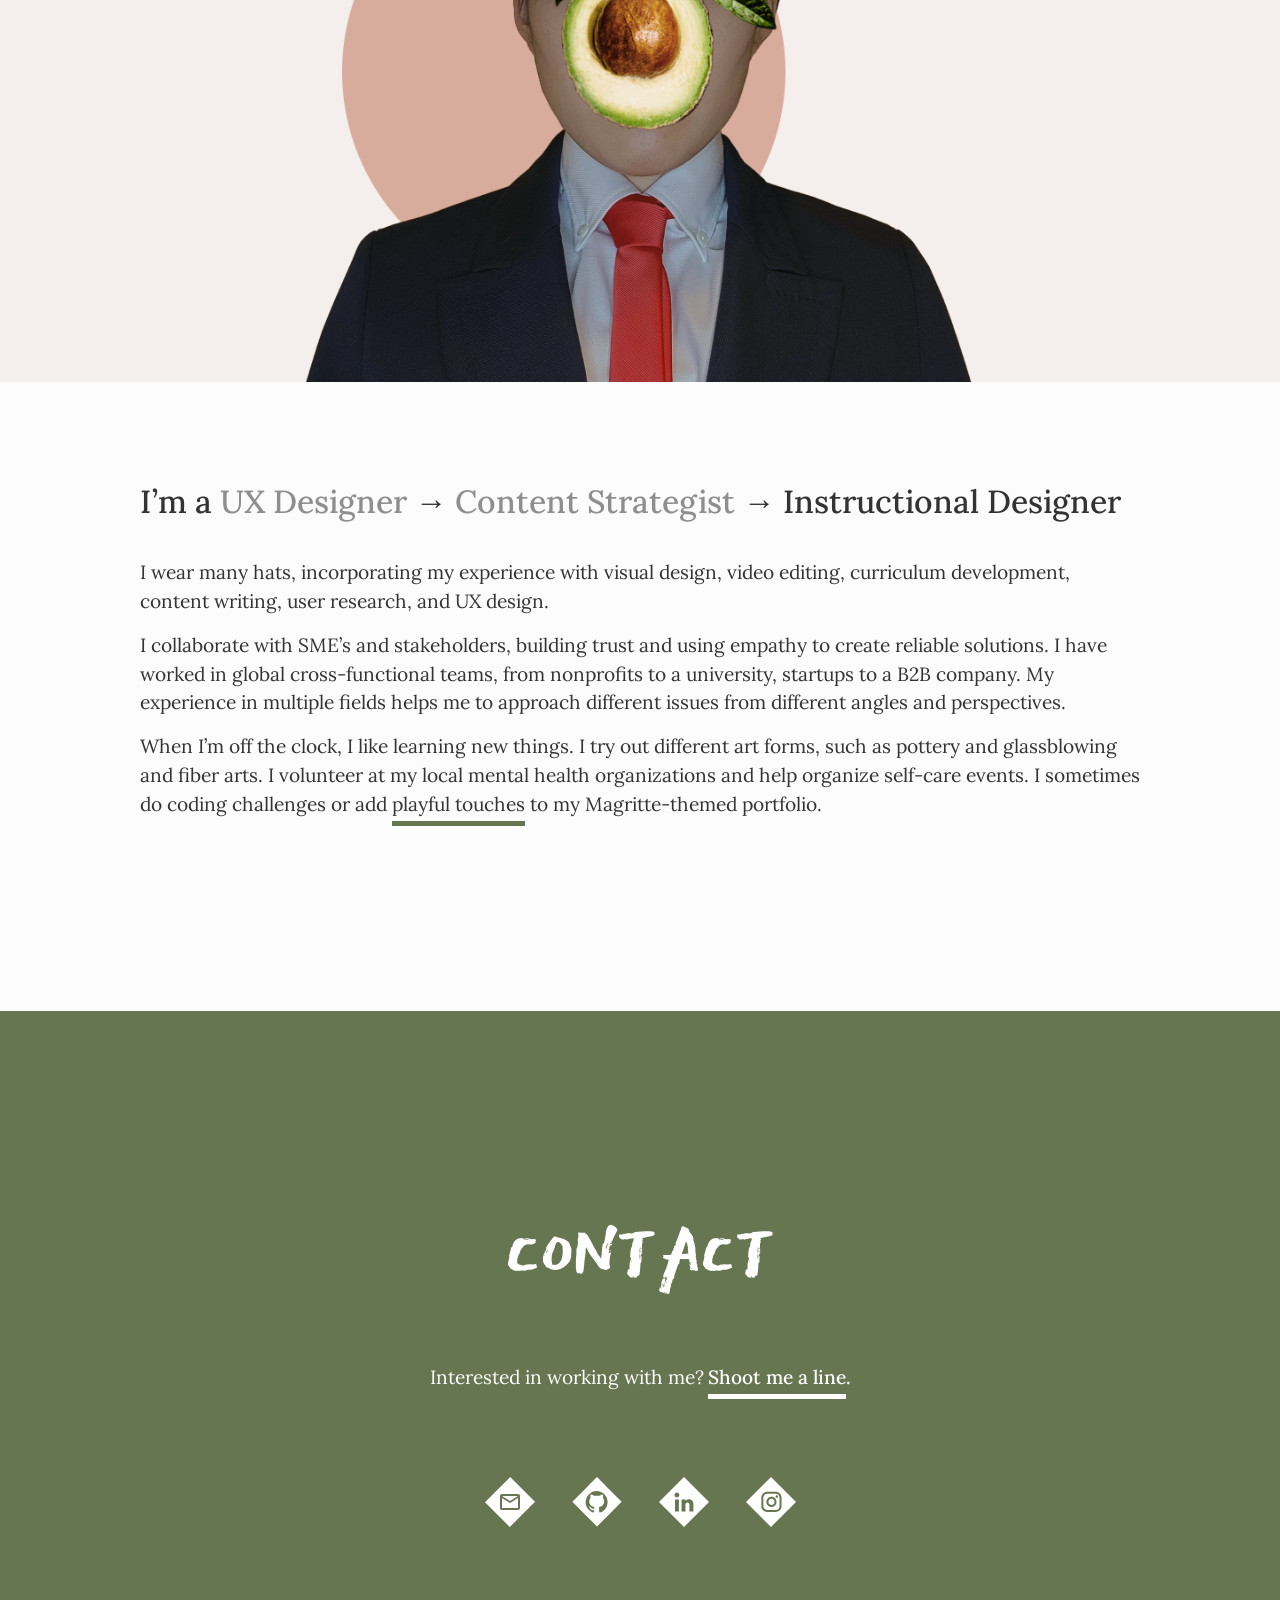
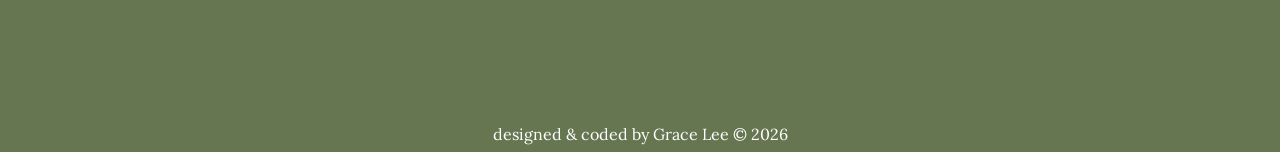
==== commit 48798e81: "footer change" ====
--- a/index.html
+++ b/index.html
@@ -262,7 +262,7 @@
         </div>
 
         <footer class="dark-bg center-text white-text">
-            <p>designed & coded by Grace Lee &#169; 2026</p>
+            designed & coded by Grace Lee &#169; 2026
         </footer>
 
         <!-- javascript -->
